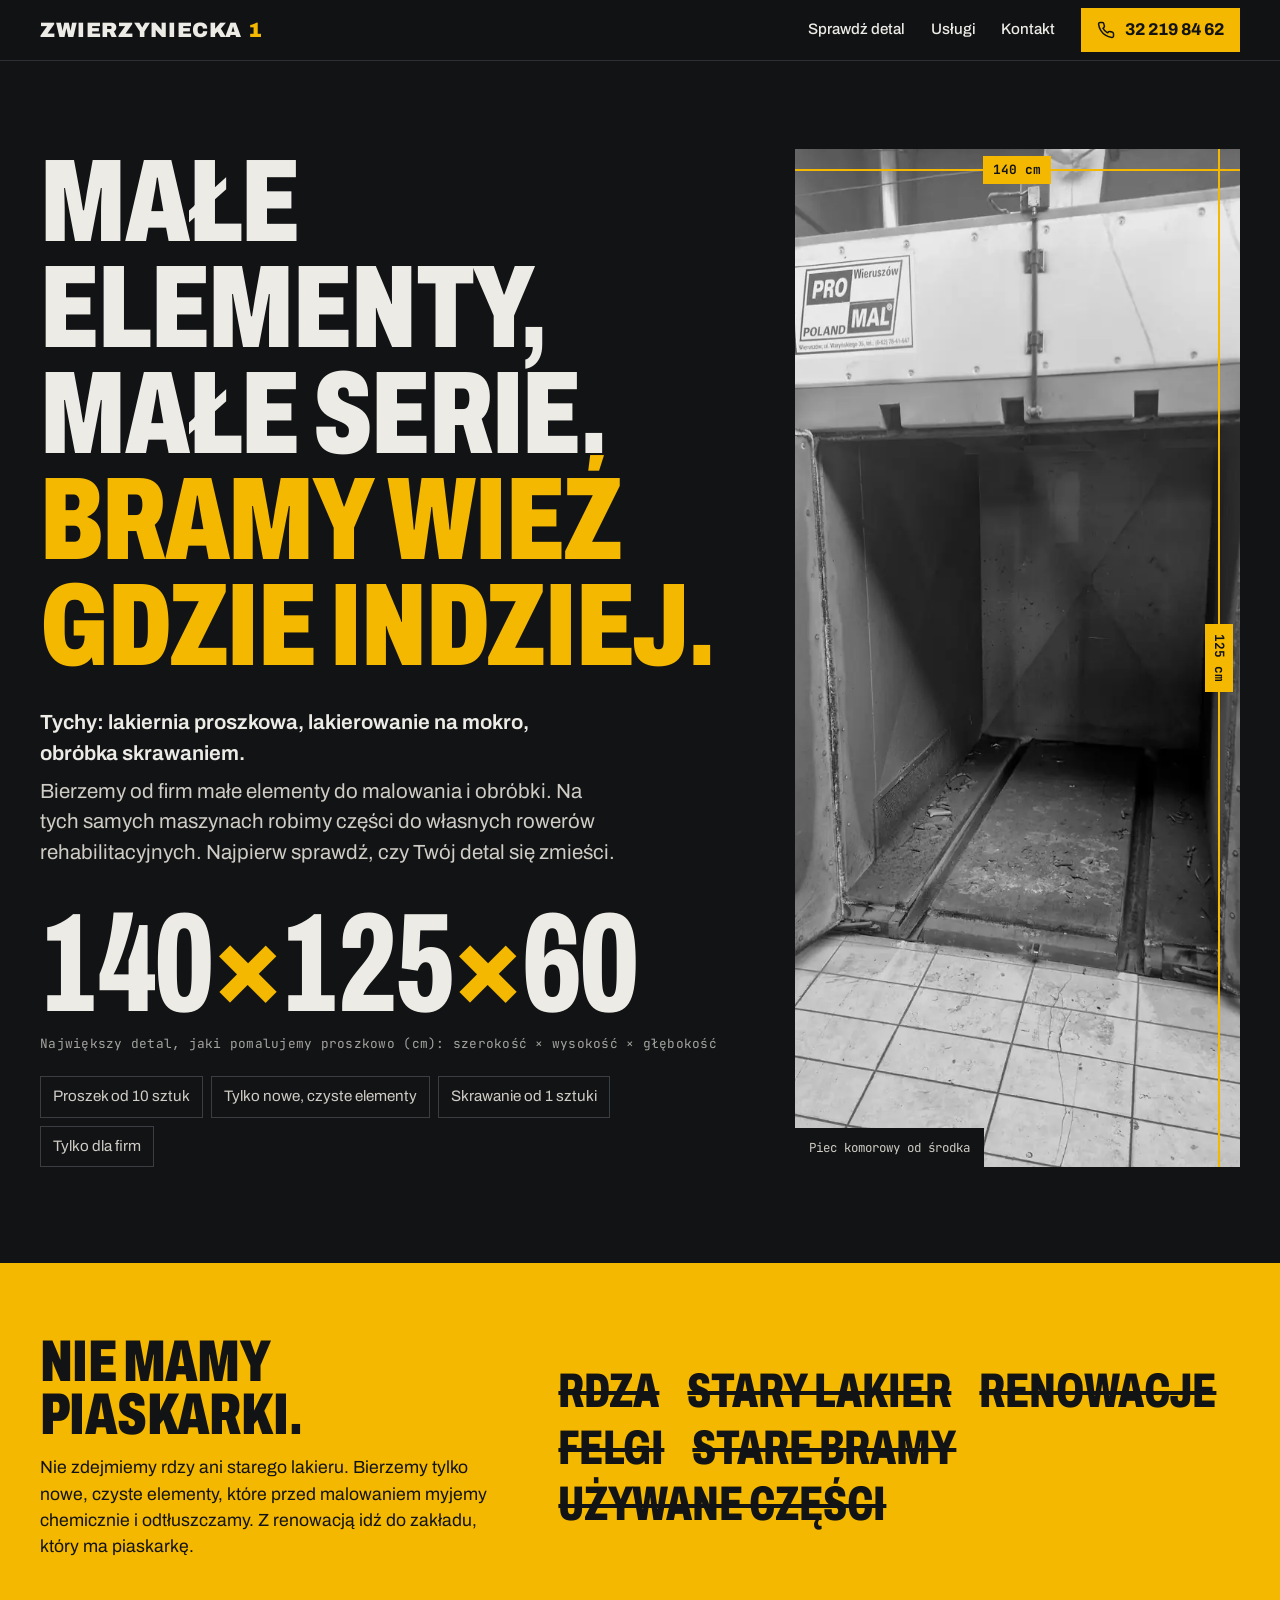
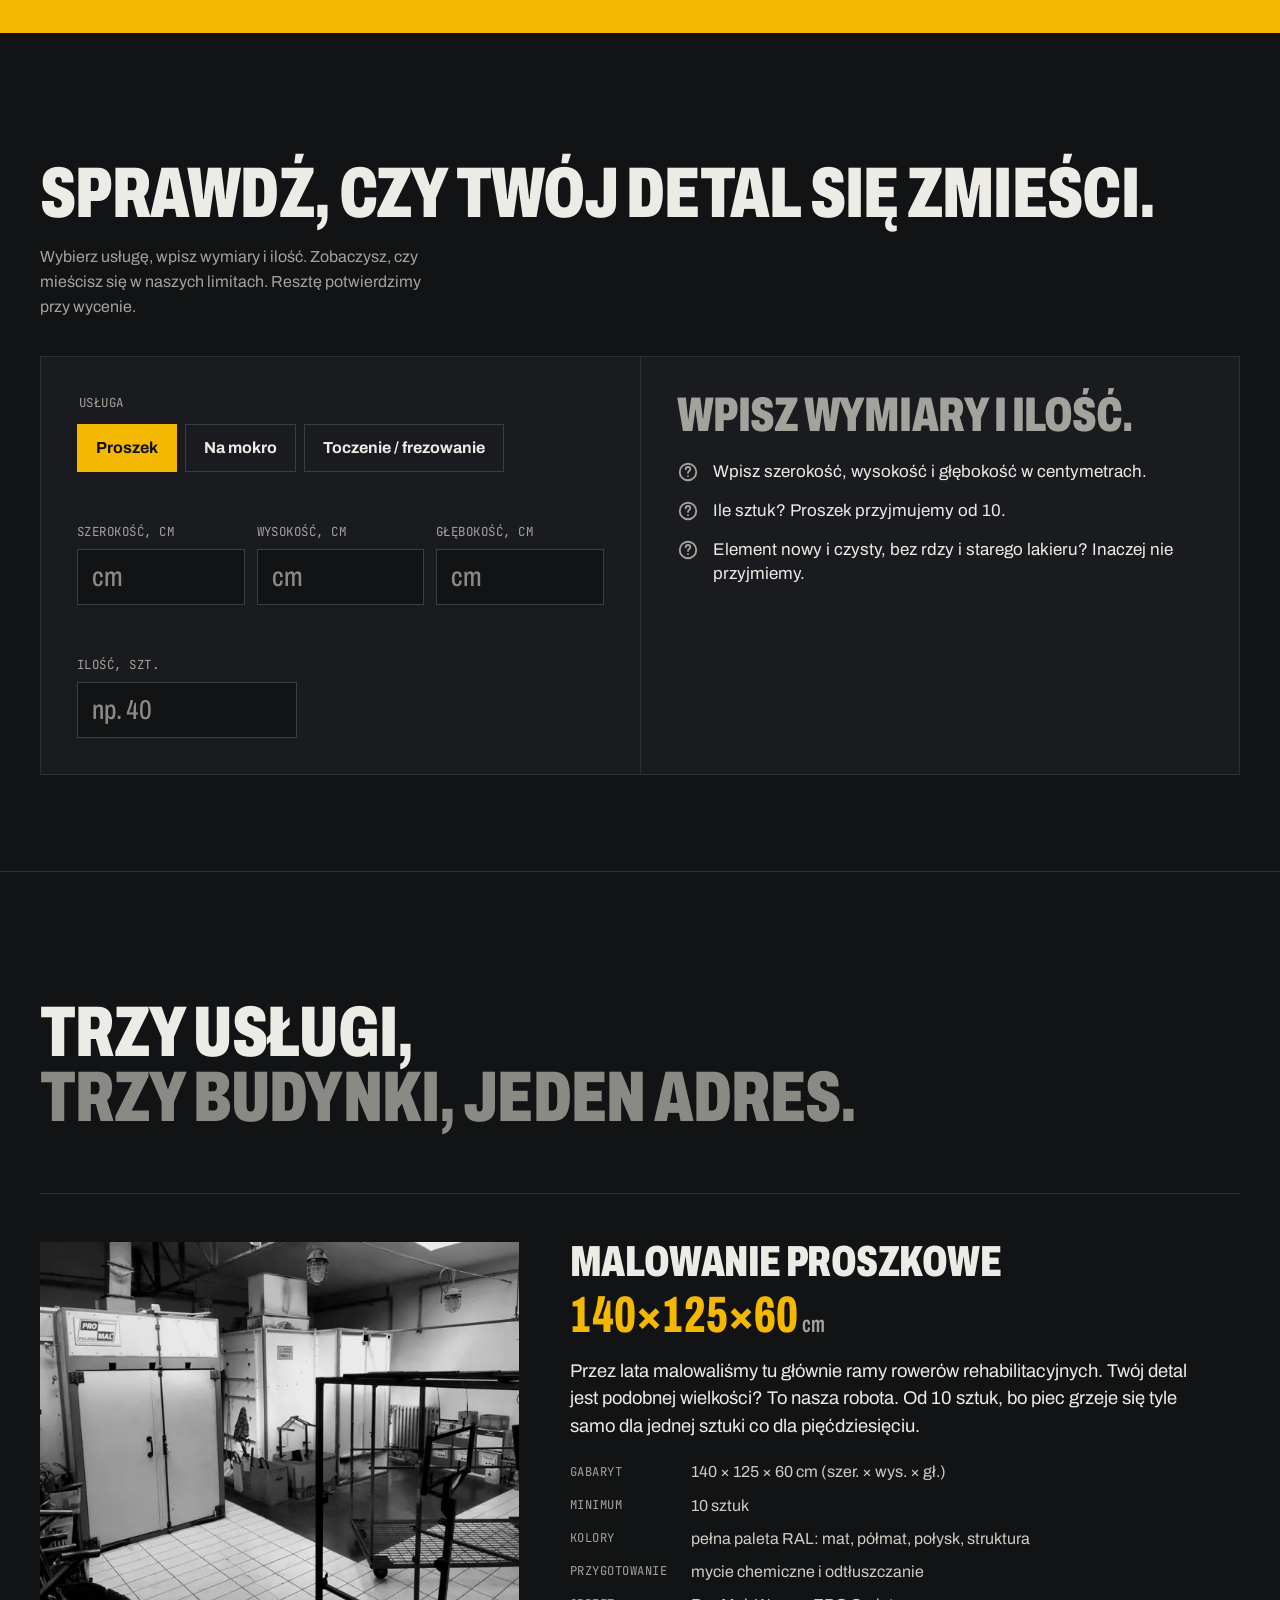
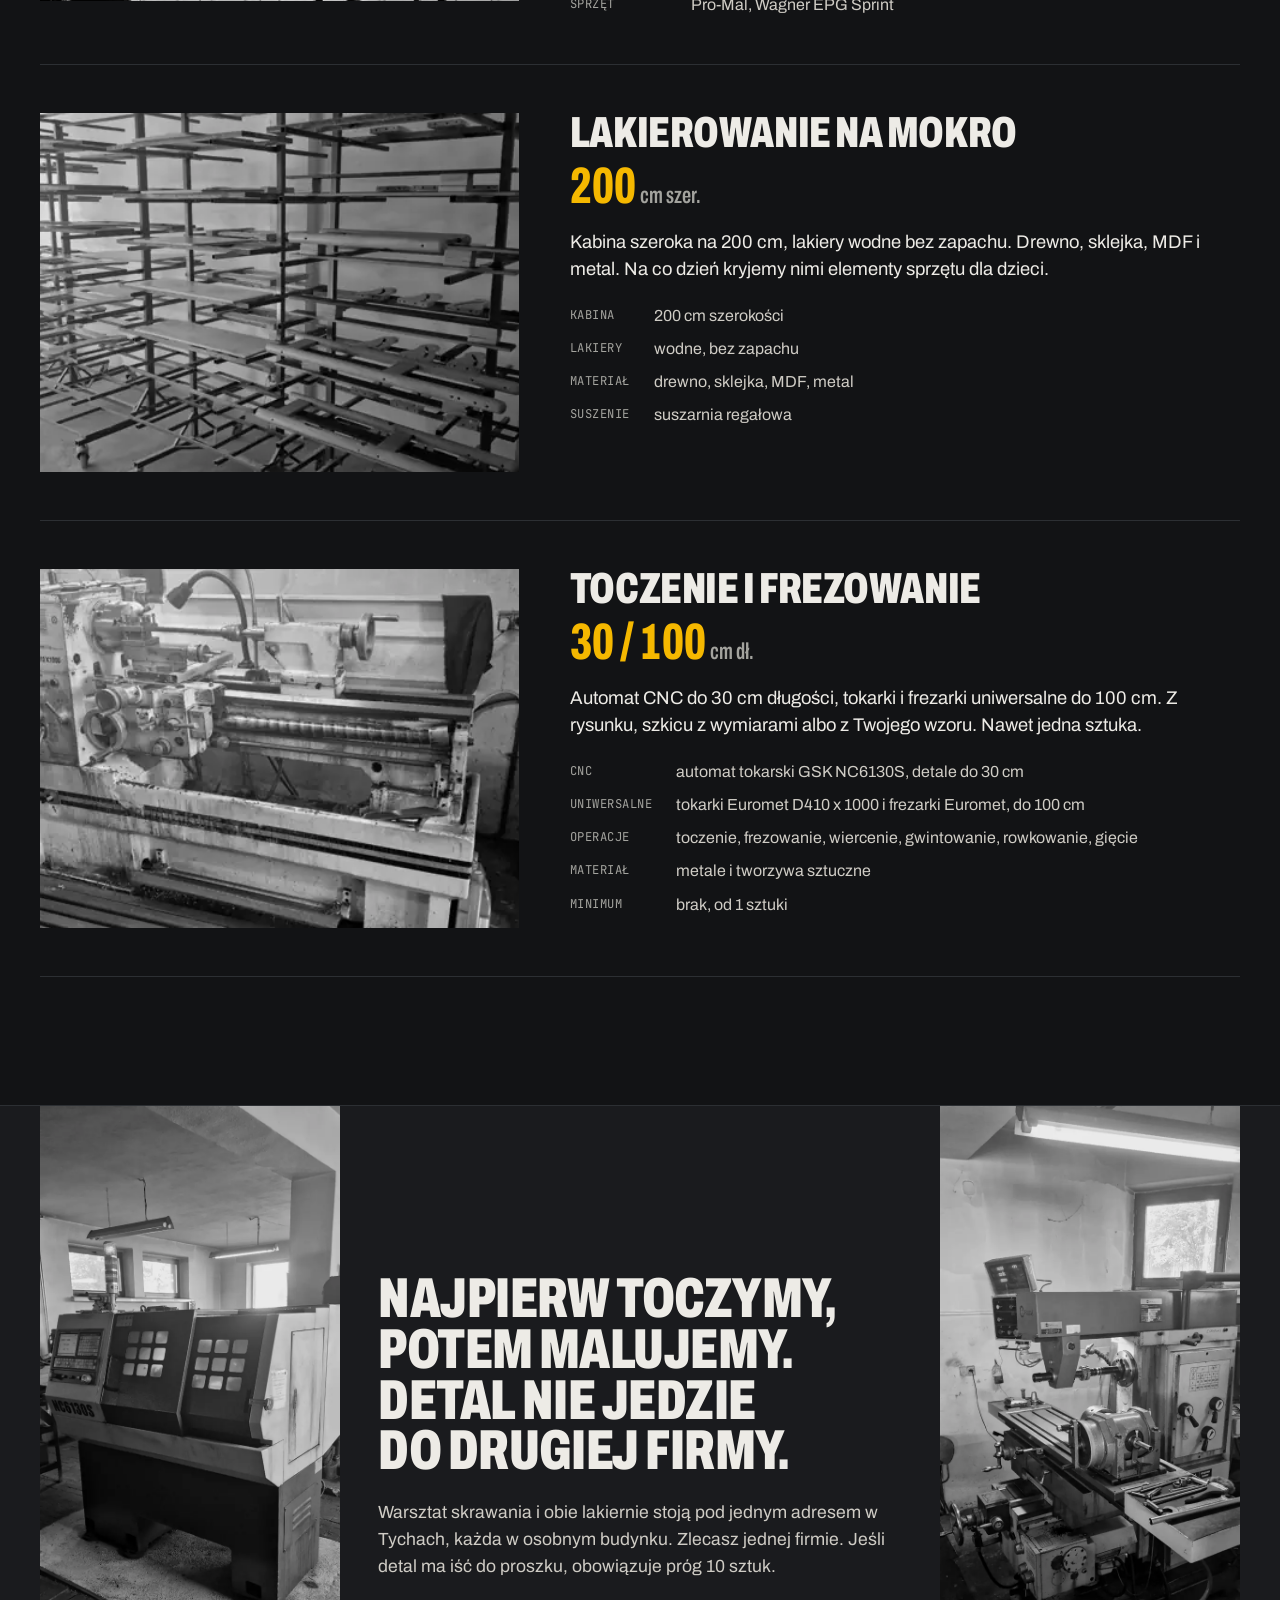
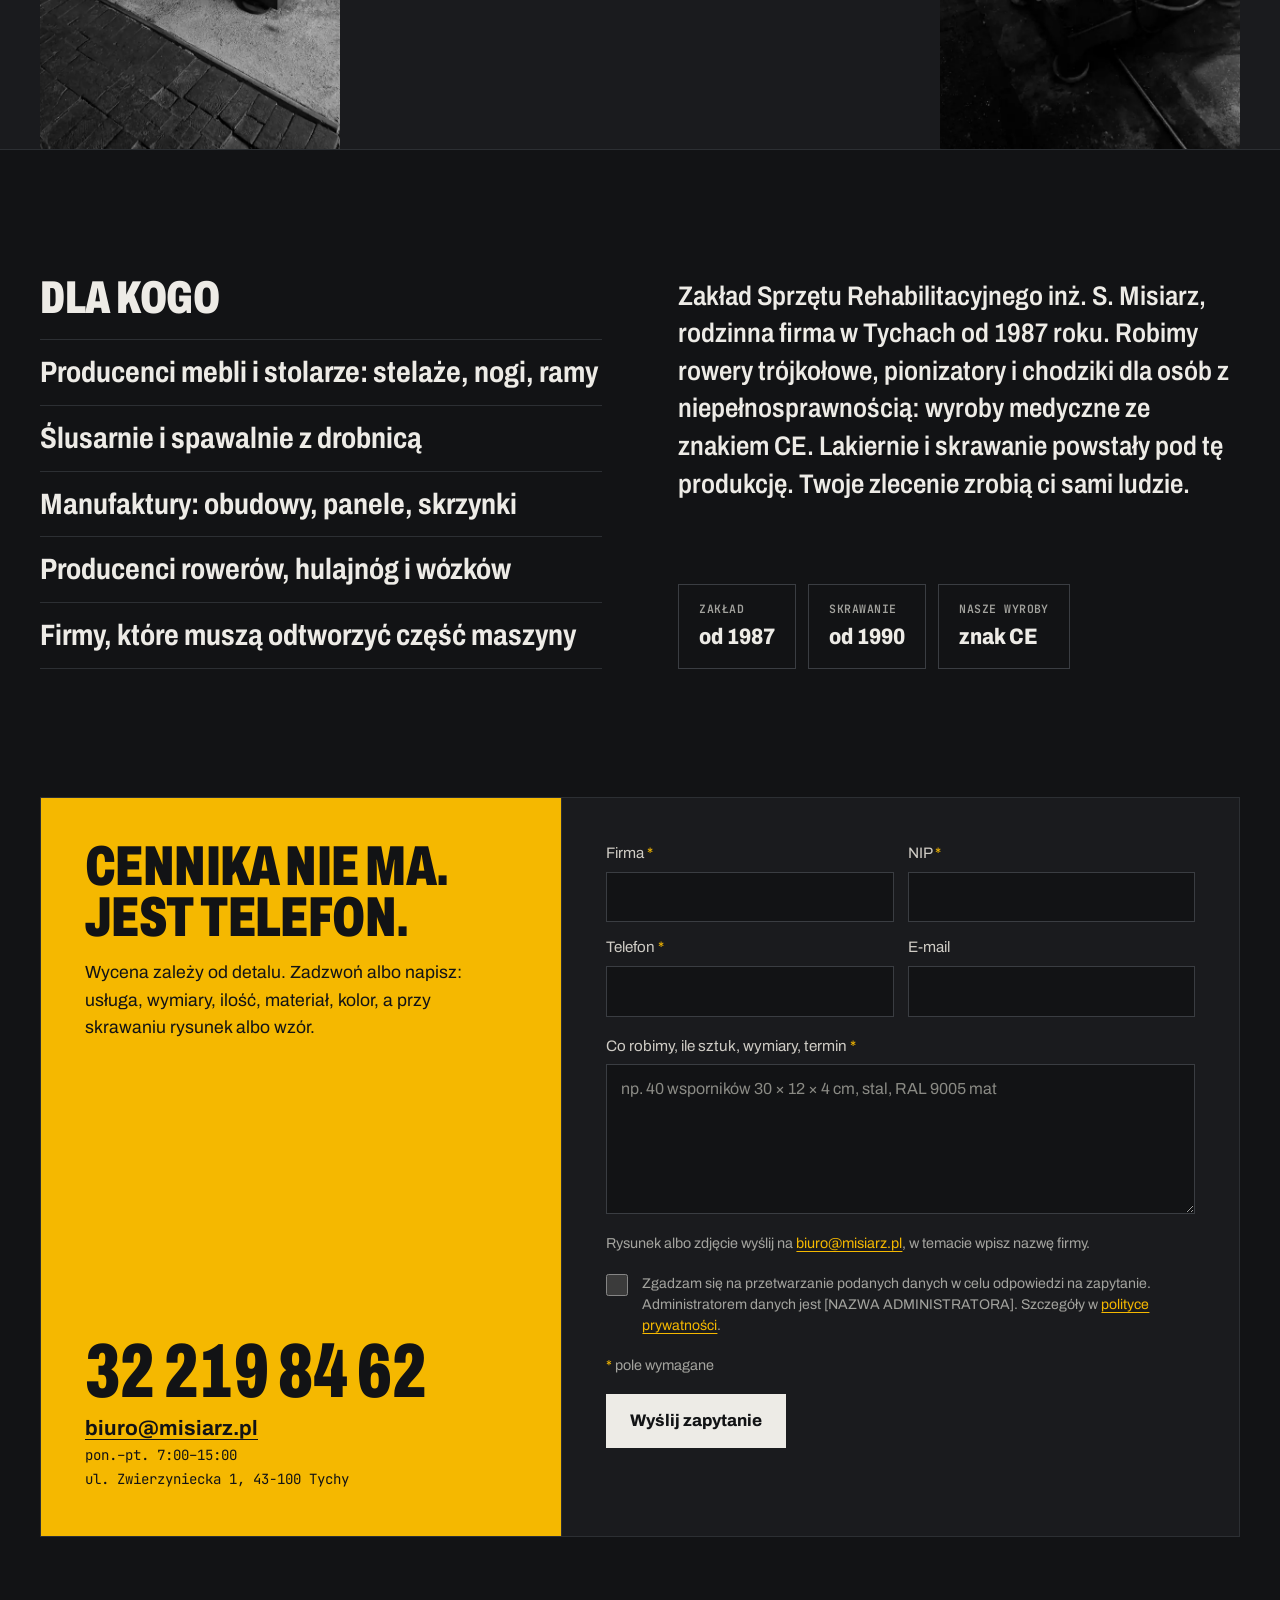
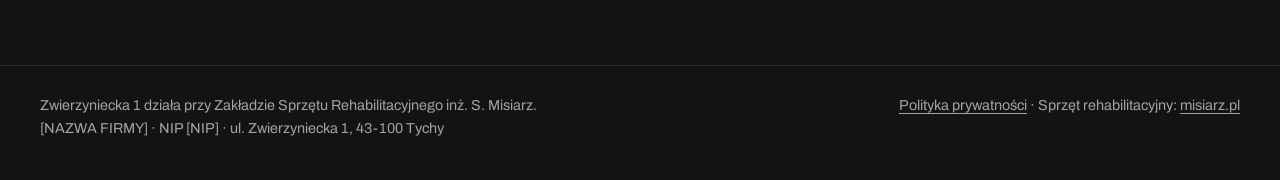
==== index.html @ 004bca1e "Strona zwierzyniecka1.pl: lakiernia proszkowa, na mokro i obróbka skrawaniem w Tychach Statyczny HTM" ====
<!doctype html>
<html lang="pl">
<head>
<meta charset="utf-8">
<meta name="viewport" content="width=device-width, initial-scale=1">
<title>Lakiernia proszkowa i obróbka skrawaniem Tychy | Zwierzyniecka 1</title>
<meta name="description" content="Malowanie proszkowe do 140 × 125 × 60 cm od 10 sztuk, lakierowanie na mokro i toczenie od 1 sztuki. Małe elementy i małe serie dla firm. Tychy, ul. Zwierzyniecka 1.">
<link rel="canonical" href="https://zwierzyniecka1.pl/">
<meta name="theme-color" content="#121315">
<meta name="format-detection" content="telephone=no">

<meta property="og:type" content="website">
<meta property="og:locale" content="pl_PL">
<meta property="og:site_name" content="Zwierzyniecka 1">
<meta property="og:title" content="Zwierzyniecka 1 · lakiernia i skrawanie, Tychy">
<meta property="og:description" content="Małe elementy, małe serie. Malowanie proszkowe, lakierowanie na mokro, toczenie i frezowanie. Tylko dla firm.">
<meta property="og:url" content="https://zwierzyniecka1.pl/">
<meta property="og:image" content="https://zwierzyniecka1.pl/img/og.jpg">
<meta property="og:image:width" content="1200">
<meta property="og:image:height" content="630">
<meta name="twitter:card" content="summary_large_image">

<link rel="icon" href="favicon.svg" type="image/svg+xml">
<link rel="icon" href="favicon-32.png" sizes="32x32" type="image/png">
<link rel="apple-touch-icon" href="apple-touch-icon.png">

<link rel="preload" href="fonts/archivo-latin.woff2" as="font" type="font/woff2" crossorigin>
<link rel="preload" href="img/piec-640.webp" as="image" type="image/webp" imagesrcset="img/piec-640.webp 640w, img/piec-1280.webp 1280w" imagesizes="(max-width: 900px) 100vw, 38vw">
<link rel="stylesheet" href="css/style.css">

<script type="application/ld+json">
{
  "@context": "https://schema.org",
  "@type": "LocalBusiness",
  "@id": "https://zwierzyniecka1.pl/#firma",
  "name": "Zwierzyniecka 1",
  "description": "Lakiernia proszkowa, lakierowanie na mokro i obróbka skrawaniem dla firm. Małe elementy i małe serie.",
  "url": "https://zwierzyniecka1.pl/",
  "image": "https://zwierzyniecka1.pl/img/og.jpg",
  "telephone": "+48 32 219 84 62",
  "email": "biuro@misiarz.pl",
  "address": {
    "@type": "PostalAddress",
    "streetAddress": "ul. Zwierzyniecka 1",
    "postalCode": "43-100",
    "addressLocality": "Tychy",
    "addressCountry": "PL"
  },
  "openingHoursSpecification": [{
    "@type": "OpeningHoursSpecification",
    "dayOfWeek": ["Monday", "Tuesday", "Wednesday", "Thursday", "Friday"],
    "opens": "07:00",
    "closes": "15:00"
  }],
  "parentOrganization": {
    "@type": "Organization",
    "name": "Zakład Sprzętu Rehabilitacyjnego inż. S. Misiarz",
    "url": "https://www.misiarz.pl/"
  },
  "hasOfferCatalog": {
    "@type": "OfferCatalog",
    "name": "Usługi",
    "itemListElement": [
      {"@type": "Offer", "itemOffered": {"@type": "Service", "name": "Malowanie proszkowe", "description": "Elementy do 140 × 125 × 60 cm, od 10 sztuk, pełna paleta RAL."}},
      {"@type": "Offer", "itemOffered": {"@type": "Service", "name": "Lakierowanie na mokro", "description": "Kabina 200 cm szerokości, lakiery wodne. Drewno, sklejka, MDF, metal."}},
      {"@type": "Offer", "itemOffered": {"@type": "Service", "name": "Obróbka skrawaniem", "description": "Toczenie i frezowanie do 100 cm długości, CNC do 30 cm, od 1 sztuki."}}
    ]
  }
}
</script>
</head>
<body>
<a class="skip" href="#main">Przejdź do treści</a>

<header class="bar">
  <div class="wrap bar__in">
    <a class="logo" href="#main" aria-label="Zwierzyniecka 1, początek strony">ZWIERZYNIECKA<b>1</b></a>
    <nav class="nav" aria-label="Menu">
      <a class="nav__link" href="#sprawdz">Sprawdź detal</a>
      <a class="nav__link" href="#uslugi">Usługi</a>
      <a class="nav__link" href="#kontakt">Kontakt</a>
      <a class="call" href="tel:+48322198462"><svg viewBox="0 0 24 24" fill="none" stroke="currentColor" stroke-width="2" stroke-linecap="round" stroke-linejoin="round" aria-hidden="true"><path d="M22 16.9v3a2 2 0 0 1-2.2 2 19.8 19.8 0 0 1-8.6-3.1 19.5 19.5 0 0 1-6-6A19.8 19.8 0 0 1 2.1 4.2 2 2 0 0 1 4.1 2h3a2 2 0 0 1 2 1.7c.1.9.4 1.8.7 2.7a2 2 0 0 1-.5 2.1L8 9.8a16 16 0 0 0 6 6l1.3-1.3a2 2 0 0 1 2.1-.4c.9.3 1.8.6 2.7.7a2 2 0 0 1 1.7 2z"/></svg><span class="num">32 219 84 62</span></a>
    </nav>
  </div>
</header>

<main id="main">

<section class="hero" aria-labelledby="hero-h">
  <div class="wrap hero__grid">
    <div class="hero__copy">
      <div>
        <h1 id="hero-h" class="display">Małe elementy, małe serie. <span>Bramy wieź gdzie indziej.</span></h1>
        <p class="lead"><strong>Tychy: lakiernia proszkowa, lakierowanie na mokro, obróbka skrawaniem.</strong>Bierzemy od firm małe elementy do malowania i obróbki. Na tych samych maszynach robimy części do własnych rowerów rehabilitacyjnych. Najpierw sprawdź, czy Twój detal się zmieści.</p>
      </div>
      <div class="size">
        <p class="size__num num" aria-label="140 na 125 na 60 centymetrów">140<i>×</i>125<i>×</i>60</p>
        <p class="size__cap">Największy detal, jaki pomalujemy proszkowo (cm): szerokość × wysokość × głębokość</p>
        <ul class="tags">
          <li>Proszek od 10 sztuk</li>
          <li>Tylko nowe, czyste elementy</li>
          <li>Skrawanie od 1 sztuki</li>
          <li>Tylko dla firm</li>
        </ul>
      </div>
    </div>
    <figure class="oven">
      <img src="img/piec-640.webp" srcset="img/piec-640.webp 640w, img/piec-1280.webp 1280w" sizes="(max-width: 900px) 100vw, 38vw" width="640" height="1370" alt="Wnętrze pieca komorowego do malowania proszkowego" fetchpriority="high" decoding="async">
      <span class="oven__w" aria-hidden="true"></span>
      <span class="oven__tag oven__tag--w" aria-hidden="true">140 cm</span>
      <span class="oven__h" aria-hidden="true"></span>
      <span class="oven__tag oven__tag--h" aria-hidden="true">125 cm</span>
      <figcaption>Piec komorowy od środka</figcaption>
    </figure>
  </div>
</section>

<section class="no" aria-labelledby="no-h">
  <div class="wrap no__in">
    <div>
      <h2 id="no-h" class="display">Nie mamy piaskarki.</h2>
      <p>Nie zdejmiemy rdzy ani starego lakieru. Bierzemy tylko nowe, czyste elementy, które przed malowaniem myjemy chemicznie i odtłuszczamy. Z renowacją idź do zakładu, który ma piaskarkę.</p>
    </div>
    <ul aria-label="Czego nie przyjmujemy">
      <li>rdza</li>
      <li>stary lakier</li>
      <li>renowacje</li>
      <li>felgi</li>
      <li>stare bramy</li>
      <li>używane części</li>
    </ul>
  </div>
</section>

<section class="check" id="sprawdz" aria-labelledby="check-h">
  <div class="wrap">
    <div class="check__head">
      <h2 id="check-h" class="display">Sprawdź, czy Twój detal się zmieści.</h2>
      <p class="check__intro">Wybierz usługę, wpisz wymiary i ilość. Zobaczysz, czy mieścisz się w naszych limitach. Resztę potwierdzimy przy wycenie.</p>
    </div>
    <div class="check__box">
      <form class="check__form" id="checker" novalidate>
        <fieldset>
          <legend>Usługa</legend>
          <div class="modes">
            <button type="button" class="mode" data-mode="proszek" aria-pressed="true">Proszek</button>
            <button type="button" class="mode" data-mode="mokro" aria-pressed="false">Na mokro</button>
            <button type="button" class="mode" data-mode="toczenie" aria-pressed="false">Toczenie / frezowanie</button>
          </div>
        </fieldset>
        <div class="dims">
          <label class="field"><span class="lbl" id="lab-a">Szerokość, cm</span><input class="inp" id="in-a" type="text" inputmode="decimal" autocomplete="off" placeholder="cm"></label>
          <label class="field"><span class="lbl" id="lab-b">Wysokość, cm</span><input class="inp" id="in-b" type="text" inputmode="decimal" autocomplete="off" placeholder="cm"></label>
          <label class="field"><span class="lbl" id="lab-c">Głębokość, cm</span><input class="inp" id="in-c" type="text" inputmode="decimal" autocomplete="off" placeholder="cm"></label>
        </div>
        <label class="field field--qty"><span class="lbl">Ilość, szt.</span><input class="inp" id="in-q" type="text" inputmode="numeric" autocomplete="off" placeholder="np. 40"></label>
      </form>
      <div class="check__out" aria-live="polite">
        <p class="verdict display" id="verdict" data-state="empty">Wpisz wymiary i ilość.</p>
        <ul class="notes" id="notes"></ul>
        <a class="btn check__cta" id="check-cta" href="#kontakt" hidden>Wyślij zapytanie z tymi wymiarami</a>
      </div>
    </div>
  </div>
</section>

<section class="services" id="uslugi" aria-labelledby="svc-h">
  <div class="wrap">
    <h2 id="svc-h" class="display section-title">Trzy usługi, <span>trzy budynki, jeden adres.</span></h2>

    <article class="svc">
      <img class="svc__img" src="img/hala-640.webp" srcset="img/hala-640.webp 640w, img/hala-1280.webp 1280w" sizes="(max-width: 860px) 100vw, 40vw" width="640" height="480" loading="lazy" decoding="async" alt="Lakiernia proszkowa: piec i kabina proszkowa">
      <div class="svc__body">
        <div class="svc__top">
          <h3 class="display">Malowanie proszkowe</h3>
          <p class="svc__fig num">140×125×60<small>cm</small></p>
        </div>
        <p class="svc__lead">Przez lata malowaliśmy tu głównie ramy rowerów rehabilitacyjnych. Twój detal jest podobnej wielkości? To nasza robota. Od 10 sztuk, bo piec grzeje się tyle samo dla jednej sztuki co dla pięćdziesięciu.</p>
        <dl class="specs">
          <dt>Gabaryt</dt><dd>140 × 125 × 60 cm (szer. × wys. × gł.)</dd>
          <dt>Minimum</dt><dd>10 sztuk</dd>
          <dt>Kolory</dt><dd>pełna paleta RAL: mat, półmat, połysk, struktura</dd>
          <dt>Przygotowanie</dt><dd>mycie chemiczne i odtłuszczanie</dd>
          <dt>Sprzęt</dt><dd>Pro-Mal, Wagner EPG Sprint</dd>
        </dl>
      </div>
    </article>

    <article class="svc">
      <img class="svc__img" src="img/suszarnia-640.webp" srcset="img/suszarnia-640.webp 640w, img/suszarnia-1280.webp 1280w" sizes="(max-width: 860px) 100vw, 40vw" width="640" height="299" loading="lazy" decoding="async" alt="Suszarnia regałowa z lakierowanymi elementami ze sklejki">
      <div class="svc__body">
        <div class="svc__top">
          <h3 class="display">Lakierowanie na mokro</h3>
          <p class="svc__fig num">200<small>cm szer.</small></p>
        </div>
        <p class="svc__lead">Kabina szeroka na 200 cm, lakiery wodne bez zapachu. Drewno, sklejka, MDF i metal. Na co dzień kryjemy nimi elementy sprzętu dla dzieci.</p>
        <dl class="specs">
          <dt>Kabina</dt><dd>200 cm szerokości</dd>
          <dt>Lakiery</dt><dd>wodne, bez zapachu</dd>
          <dt>Materiał</dt><dd>drewno, sklejka, MDF, metal</dd>
          <dt>Suszenie</dt><dd>suszarnia regałowa</dd>
        </dl>
      </div>
    </article>

    <article class="svc">
      <img class="svc__img" src="img/tokarka-640.webp" srcset="img/tokarka-640.webp 640w, img/tokarka-1280.webp 1280w" sizes="(max-width: 860px) 100vw, 40vw" width="640" height="299" loading="lazy" decoding="async" alt="Tokarka uniwersalna Euromet D410 x 1000">
      <div class="svc__body">
        <div class="svc__top">
          <h3 class="display">Toczenie i frezowanie</h3>
          <p class="svc__fig num">30 / 100<small>cm dł.</small></p>
        </div>
        <p class="svc__lead">Automat CNC do 30 cm długości, tokarki i frezarki uniwersalne do 100 cm. Z rysunku, szkicu z wymiarami albo z Twojego wzoru. Nawet jedna sztuka.</p>
        <dl class="specs">
          <dt>CNC</dt><dd>automat tokarski GSK NC6130S, detale do 30 cm</dd>
          <dt>Uniwersalne</dt><dd>tokarki Euromet D410 x 1000 i frezarki Euromet, do 100 cm</dd>
          <dt>Operacje</dt><dd>toczenie, frezowanie, wiercenie, gwintowanie, rowkowanie, gięcie</dd>
          <dt>Materiał</dt><dd>metale i tworzywa sztuczne</dd>
          <dt>Minimum</dt><dd>brak, od 1 sztuki</dd>
        </dl>
      </div>
    </article>
  </div>
</section>

<section class="addr" aria-labelledby="addr-h">
  <div class="wrap addr__in">
    <img src="img/cnc-640.webp" srcset="img/cnc-640.webp 640w, img/cnc-1280.webp 1280w" sizes="(max-width: 900px) 50vw, 25vw" width="640" height="1370" loading="lazy" decoding="async" alt="Automat tokarski CNC GSK NC6130S">
    <div class="addr__txt">
      <h2 id="addr-h" class="display">Najpierw toczymy, potem malujemy. Detal nie jedzie do drugiej firmy.</h2>
      <p>Warsztat skrawania i obie lakiernie stoją pod jednym adresem w Tychach, każda w osobnym budynku. Zlecasz jednej firmie. Jeśli detal ma iść do proszku, obowiązuje próg 10 sztuk.</p>
    </div>
    <img src="img/frezarka-640.webp" srcset="img/frezarka-640.webp 640w, img/frezarka-1280.webp 1280w" sizes="(max-width: 900px) 50vw, 25vw" width="640" height="1370" loading="lazy" decoding="async" alt="Frezarka uniwersalna Euromet">
  </div>
</section>

<div class="wrap who">
  <section aria-labelledby="who-h">
    <h2 id="who-h" class="display">Dla kogo</h2>
    <ul>
      <li>Producenci mebli i stolarze: stelaże, nogi, ramy</li>
      <li>Ślusarnie i spawalnie z drobnicą</li>
      <li>Manufaktury: obudowy, panele, skrzynki</li>
      <li>Producenci rowerów, hulajnóg i wózków</li>
      <li>Firmy, które muszą odtworzyć część maszyny</li>
    </ul>
  </section>
  <section class="story" aria-label="O zakładzie">
    <p>Zakład Sprzętu Rehabilitacyjnego inż. S. Misiarz, rodzinna firma w Tychach od 1987 roku. Robimy rowery trójkołowe, pionizatory i chodziki dla osób z niepełnosprawnością: wyroby medyczne ze znakiem CE. Lakiernie i skrawanie powstały pod tę produkcję. Twoje zlecenie zrobią ci sami ludzie.</p>
    <div class="facts">
      <p class="fact"><span>Zakład</span><b class="num">od 1987</b></p>
      <p class="fact"><span>Skrawanie</span><b class="num">od 1990</b></p>
      <p class="fact"><span>Nasze wyroby</span><b>znak CE</b></p>
    </div>
  </section>
</div>

<section class="contact" id="kontakt" aria-labelledby="contact-h">
  <div class="wrap">
    <div class="contact__box">
      <div class="contact__call">
        <div>
          <h2 id="contact-h" class="display">Cennika nie ma.<br>Jest telefon.</h2>
          <p>Wycena zależy od detalu. Zadzwoń albo napisz: usługa, wymiary, ilość, materiał, kolor, a przy skrawaniu rysunek albo wzór.</p>
        </div>
        <div>
          <a class="bigtel num" href="tel:+48322198462">32 219 84 62</a>
          <p><a class="contact__mail" href="mailto:biuro@misiarz.pl">biuro@misiarz.pl</a></p>
          <address class="contact__meta">pon.–pt. 7:00–15:00<br>ul. Zwierzyniecka 1, 43-100 Tychy</address>
        </div>
      </div>

      <form class="form" id="inquiry" action="https://formspree.io/f/TWOJ_ID" method="post">
        <div class="form__grid">
          <label class="ff"><span>Firma <em aria-hidden="true">*</em></span><input name="firma" required autocomplete="organization"></label>
          <label class="ff"><span>NIP <em aria-hidden="true">*</em></span><input name="nip" required inputmode="numeric" pattern="[0-9 \-]{10,13}" title="10 cyfr NIP"></label>
          <label class="ff"><span>Telefon <em aria-hidden="true">*</em></span><input name="telefon" type="tel" required autocomplete="tel"></label>
          <label class="ff"><span>E-mail</span><input name="email" type="email" autocomplete="email"></label>
        </div>
        <label class="ff"><span>Co robimy, ile sztuk, wymiary, termin <em aria-hidden="true">*</em></span><textarea name="opis" id="opis" required rows="5" placeholder="np. 40 wsporników 30 × 12 × 4 cm, stal, RAL 9005 mat"></textarea></label>
        <p class="form__note">Rysunek albo zdjęcie wyślij na <a href="mailto:biuro@misiarz.pl">biuro@misiarz.pl</a>, w temacie wpisz nazwę firmy.</p>
        <label class="consent"><input type="checkbox" name="zgoda_rodo" required><span>Zgadzam się na przetwarzanie podanych danych w celu odpowiedzi na zapytanie. Administratorem danych jest [NAZWA ADMINISTRATORA]. Szczegóły w <a href="polityka-prywatnosci.html">polityce prywatności</a>.</span></label>
        <input type="hidden" name="_subject" value="Zapytanie ze strony zwierzyniecka1.pl">
        <p class="form__note"><em style="color:var(--accent);font-style:normal">*</em> pole wymagane</p>
        <button class="btn btn--light" type="submit">Wyślij zapytanie</button>
        <p class="form__status" id="form-status" role="status"></p>
      </form>
    </div>
  </div>
</section>

</main>

<footer class="foot">
  <div class="wrap foot__in">
    <p>Zwierzyniecka 1 działa przy Zakładzie Sprzętu Rehabilitacyjnego inż. S. Misiarz.<br>[NAZWA FIRMY] · NIP [NIP] · ul. Zwierzyniecka 1, 43-100 Tychy</p>
    <p><a href="polityka-prywatnosci.html">Polityka prywatności</a> · Sprzęt rehabilitacyjny: <a href="https://www.misiarz.pl">misiarz.pl</a></p>
  </div>
</footer>

<script src="js/app.js" defer></script>
</body>
</html>
---- css/style.css ----
/* Zwierzyniecka 1 · arkusz stylów
   Kolory i fonty zmieniasz w jednym miejscu: sekcja :root poniżej. */

@font-face {
  font-family: "Archivo";
  src: url("../fonts/archivo-latin.woff2") format("woff2");
  font-weight: 100 900;
  font-stretch: 62% 125%;
  font-display: swap;
  unicode-range: U+0020-007E, U+00A0-00FF, U+2013-2014, U+2018-201E, U+2022, U+2026, U+2192;
}
@font-face {
  font-family: "Archivo";
  src: url("../fonts/archivo-pl.woff2") format("woff2");
  font-weight: 100 900;
  font-stretch: 62% 125%;
  font-display: swap;
  unicode-range: U+0104-0107, U+0118-0119, U+0141-0144, U+015A-015B, U+0179-017C;
}
@font-face {
  font-family: "JetBrains Mono";
  src: url("../fonts/jbmono-latin.woff2") format("woff2");
  font-weight: 100 800;
  font-display: swap;
  unicode-range: U+0020-007E, U+00A0-00FF, U+2013-2014, U+2018-201E, U+2022, U+2026, U+2192;
}
@font-face {
  font-family: "JetBrains Mono";
  src: url("../fonts/jbmono-pl.woff2") format("woff2");
  font-weight: 100 800;
  font-display: swap;
  unicode-range: U+0104-0107, U+0118-0119, U+0141-0144, U+015A-015B, U+0179-017C;
}

:root {
  --bg: #121315;
  --panel: #1a1b1e;
  --line: #2c2f33;
  --line-strong: #3a3d42;
  --text: #edebe6;
  --text-2: #cfccc5;
  --muted: #a3a39e;
  --dim: #8a8a84;
  --accent: #f5b800;
  --accent-hover: #ffd24d;
  --on-accent: #121315;
  --bad: #ff7a6b;

  --sans: "Archivo", "Arial Narrow", system-ui, sans-serif;
  --mono: "JetBrains Mono", ui-monospace, "SFMono-Regular", Menlo, monospace;

  --wrap: 1360px;
  --gutter: clamp(16px, 4vw, 40px);
  --section: clamp(64px, 10vw, 128px);
  --header-h: 60px;

  color-scheme: dark;
}

*, *::before, *::after { box-sizing: border-box; }

html {
  scroll-behavior: smooth;
  scroll-padding-top: calc(var(--header-h) + 16px);
  -webkit-text-size-adjust: 100%;
  scrollbar-color: var(--line-strong) var(--bg);
}

body {
  margin: 0;
  background: var(--bg);
  color: var(--text);
  font-family: var(--sans);
  font-size: 1.0625rem;
  line-height: 1.55;
  caret-color: var(--accent);
  -webkit-font-smoothing: antialiased;
  text-rendering: optimizeLegibility;
}

::selection { background: var(--accent); color: var(--on-accent); }

img { display: block; max-width: 100%; height: auto; }

a { color: var(--accent); text-underline-offset: .2em; text-decoration-thickness: 1px; }
a:hover { color: var(--accent-hover); }

:focus-visible { outline: 2px solid var(--accent); outline-offset: 3px; }

h1, h2, h3 { margin: 0; text-wrap: balance; }
p { margin: 0; text-wrap: pretty; }

.wrap { max-width: var(--wrap); margin-inline: auto; padding-inline: var(--gutter); }

.display {
  font-stretch: 68%;
  font-weight: 850;
  line-height: .9;
  letter-spacing: -.01em;
  text-transform: uppercase;
}

.num { font-variant-numeric: tabular-nums lining-nums; }

.skip {
  position: absolute; left: 12px; top: -60px; z-index: 50;
  background: var(--accent); color: var(--on-accent);
  padding: 12px 16px; font-weight: 700; text-decoration: none;
}
.skip:focus { top: 12px; }

/* ---------- Pasek ---------- */
.bar {
  position: sticky; top: 0; z-index: 20;
  background: rgb(18 19 21 / .94);
  border-bottom: 1px solid var(--line);
}
@supports (backdrop-filter: blur(8px)) {
  .bar { background: rgb(18 19 21 / .82); backdrop-filter: blur(10px) saturate(1.2); }
}
.bar__in {
  min-height: var(--header-h);
  display: flex; align-items: center; justify-content: space-between; gap: 16px;
}
.logo {
  color: var(--text); text-decoration: none;
  font-weight: 900; font-size: 1.3rem; letter-spacing: .03em;
  display: inline-flex; align-items: baseline; gap: .3em;
  min-height: 44px; align-items: center;
}
.logo b { color: var(--accent); font-weight: 900; }
.logo:hover { color: var(--text); }
.nav { display: flex; align-items: center; gap: clamp(12px, 2vw, 28px); }
.nav__link {
  color: var(--text); text-decoration: none; font-size: .95rem; font-weight: 500;
  min-height: 44px; display: inline-flex; align-items: center;
}
.nav__link:hover { color: var(--accent); }
.call {
  display: inline-flex; align-items: center; gap: 10px;
  min-height: 44px; padding: 0 16px;
  background: var(--accent); color: var(--on-accent);
  font-weight: 750; text-decoration: none; white-space: nowrap;
}
.call:hover { background: var(--accent-hover); color: var(--on-accent); }
.call svg { width: 18px; height: 18px; flex: none; }
@media (max-width: 760px) {
  .nav__link { display: none; }
  .logo { font-size: 1.1rem; }
}

/* ---------- Hero ---------- */
.hero { padding-block: clamp(40px, 7vw, 88px) clamp(56px, 8vw, 96px); }
.hero__grid {
  display: grid; gap: clamp(32px, 5vw, 64px);
  grid-template-columns: minmax(0, 1.55fr) minmax(0, 1fr);
  align-items: stretch;
}
@media (max-width: 900px) { .hero__grid { grid-template-columns: minmax(0, 1fr); } }
.hero__copy { display: flex; flex-direction: column; justify-content: space-between; gap: 40px; }
.hero h1 { font-size: clamp(3.2rem, 9.2vw, 9.25rem); }
.hero h1 span { color: var(--accent); display: block; }
.lead { max-width: 36rem; font-size: clamp(1.1rem, 1.6vw, 1.3rem); line-height: 1.5; color: var(--text-2); margin-top: 28px; }
.lead strong { color: var(--text); font-weight: 650; display: block; margin-bottom: .35em; }

.size { display: flex; flex-direction: column; gap: 14px; }
.size__num {
  font-stretch: 62%; font-weight: 800;
  font-size: clamp(4rem, 11vw, 10.5rem); line-height: .8; letter-spacing: -.02em;
}
.size__num i { font-style: normal; color: var(--accent); }
.size__cap { font-family: var(--mono); font-size: .8rem; color: var(--muted); letter-spacing: .02em; }
.tags { list-style: none; margin: 8px 0 0; padding: 0; display: flex; flex-wrap: wrap; gap: 8px; }
.tags li { padding: 8px 12px; border: 1px solid var(--line-strong); font-size: .95rem; color: var(--text-2); }

.oven { position: relative; margin: 0; min-height: 440px; overflow: hidden; background: var(--panel); }
.oven img { position: absolute; inset: 0; width: 100%; height: 100%; object-fit: cover; }
@media (max-width: 900px) { .oven { min-height: 0; height: min(78vh, 640px); } }
.oven__w, .oven__h { position: absolute; pointer-events: none; }
.oven__w { left: 0; right: 0; top: 20px; border-top: 2px solid var(--accent); transform-origin: left; }
.oven__h { top: 0; bottom: 0; right: 20px; border-left: 2px solid var(--accent); transform-origin: top; }
.oven__tag {
  position: absolute; background: var(--accent); color: var(--on-accent);
  font-family: var(--mono); font-weight: 700; font-size: .8rem; padding: 4px 10px; white-space: nowrap;
}
.oven__tag--w { top: 7px; left: 50%; transform: translateX(-50%); }
.oven__tag--h { right: 7px; top: 50%; transform: translateY(-50%); writing-mode: vertical-rl; padding: 10px 4px; }
.oven figcaption {
  position: absolute; left: 0; bottom: 0; background: var(--bg);
  padding: 10px 14px; font-family: var(--mono); font-size: .78rem; color: var(--text-2);
}

/* Jeden moment ruchu: linie wymiarów rysują się przy wejściu */
@media (prefers-reduced-motion: no-preference) {
  .oven__w { animation: drawX .9s cubic-bezier(.16, 1, .3, 1) .25s both; }
  .oven__h { animation: drawY .9s cubic-bezier(.16, 1, .3, 1) .45s both; }
  .oven__tag { animation: tagIn .5s cubic-bezier(.16, 1, .3, 1) 1s both; }
}
@keyframes drawX { from { transform: scaleX(0); } }
@keyframes drawY { from { transform: scaleY(0); } }
@keyframes tagIn { from { opacity: 0; } }

/* ---------- Pas: piaskarka ---------- */
.no { background: var(--accent); color: var(--on-accent); }
.no__in {
  padding-block: clamp(48px, 7vw, 72px);
  display: grid; gap: 32px 64px; align-items: center;
  grid-template-columns: minmax(0, 1fr) minmax(0, 1.5fr);
}
@media (max-width: 860px) { .no__in { grid-template-columns: minmax(0, 1fr); } }
.no h2 { font-size: clamp(2.4rem, 4.6vw, 4rem); margin-bottom: 14px; }
.no p { font-size: 1.1rem; line-height: 1.5; max-width: 30rem; }
.no ul {
  list-style: none; margin: 0; padding: 0;
  display: flex; flex-wrap: wrap; gap: 4px 28px;
  font-stretch: 68%; font-weight: 800; text-transform: uppercase;
  font-size: clamp(2rem, 3.8vw, 3.4rem); line-height: 1.08;
}
.no li { text-decoration: line-through; text-decoration-thickness: .09em; }

/* ---------- Sprawdzarka ---------- */
.check { padding-block: var(--section) clamp(56px, 8vw, 96px); }
.check__head { display: flex; flex-wrap: wrap; justify-content: space-between; align-items: end; gap: 20px; margin-bottom: 36px; }
.check h2, .section-title { font-size: clamp(2.6rem, 5.6vw, 5.2rem); }
.check__intro { max-width: 26rem; color: var(--muted); font-size: 1rem; }
.check__box {
  display: grid; grid-template-columns: minmax(0, 1fr) minmax(0, 1fr);
  gap: 1px; background: var(--line); border: 1px solid var(--line);
}
@media (max-width: 860px) { .check__box { grid-template-columns: minmax(0, 1fr); } }
.check__form, .check__out { background: var(--panel); padding: clamp(20px, 3vw, 36px); }
.check__form { display: flex; flex-direction: column; gap: 28px; }
fieldset { border: 0; margin: 0; padding: 0; min-width: 0; }
legend, .lbl { font-family: var(--mono); font-size: .78rem; letter-spacing: .04em; color: var(--muted); text-transform: uppercase; }
legend { margin-bottom: 12px; }
.modes { display: flex; flex-wrap: wrap; gap: 8px; }
.mode {
  min-height: 48px; padding: 0 18px; cursor: pointer;
  font: 700 1rem/1 var(--sans); color: var(--text);
  background: transparent; border: 1px solid var(--line-strong);
  transition: background-color .15s, border-color .15s, color .15s;
}
.mode:hover { border-color: var(--text-2); }
.mode[aria-pressed="true"] { background: var(--accent); border-color: var(--accent); color: var(--on-accent); }
.dims { display: grid; grid-template-columns: repeat(3, minmax(0, 1fr)); gap: 12px; }
.field { display: flex; flex-direction: column; gap: 8px; }
.field .lbl { min-height: 3.3em; display: flex; align-items: flex-end; }
.field--qty { max-width: 220px; }
.inp {
  min-height: 56px; width: 100%; padding: 0 14px;
  background: var(--bg); color: var(--text); border: 1px solid var(--line-strong); border-radius: 0;
  font: 700 1.7rem/1 var(--sans); font-stretch: 75%; font-variant-numeric: tabular-nums;
  appearance: textfield; -moz-appearance: textfield;
}
.inp::-webkit-outer-spin-button, .inp::-webkit-inner-spin-button { -webkit-appearance: none; margin: 0; }
.inp::placeholder { color: var(--dim); font-weight: 500; }
.inp:focus { outline: 2px solid var(--accent); outline-offset: 2px; border-color: var(--accent); }
.check__out { display: flex; flex-direction: column; gap: 24px; }
.verdict { font-size: clamp(2.1rem, 3.8vw, 3.4rem); color: var(--muted); transition: color .2s; }
.verdict[data-state="ok"] { color: var(--accent); }
.verdict[data-state="no"] { color: var(--bad); }
.notes { list-style: none; margin: 0; padding: 0; display: flex; flex-direction: column; gap: 14px; }
.notes li { display: grid; grid-template-columns: 22px minmax(0, 1fr); gap: 14px; align-items: start; line-height: 1.45; }
.notes svg { width: 22px; height: 22px; margin-top: 1px; }
.notes .k-ok { color: var(--accent); }
.notes .k-no { color: var(--bad); }
.notes .k-maybe { color: var(--muted); }
.btn {
  display: inline-flex; align-items: center; justify-content: center; gap: 10px;
  min-height: 54px; padding: 0 24px; border: 0; cursor: pointer;
  background: var(--accent); color: var(--on-accent);
  font: 750 1.05rem/1 var(--sans); text-decoration: none;
}
.btn:hover { background: var(--accent-hover); color: var(--on-accent); }
.btn--light { background: var(--text); }
.btn--light:hover { background: #fff; }
.check__cta[hidden] { display: none; }
.check__cta { align-self: flex-start; }

/* ---------- Usługi ---------- */
.services { border-top: 1px solid var(--line); padding-block: var(--section); }
.section-title { margin-bottom: clamp(36px, 5vw, 64px); }
.section-title span { color: var(--dim); display: block; }
.svc {
  display: grid; grid-template-columns: minmax(0, 5fr) minmax(0, 7fr);
  gap: clamp(24px, 4vw, 56px); padding-block: clamp(32px, 4vw, 48px);
  border-top: 1px solid var(--line); align-items: start;
}
.svc:last-child { border-bottom: 1px solid var(--line); }
@media (max-width: 860px) { .svc { grid-template-columns: minmax(0, 1fr); } }
.svc__img { aspect-ratio: 4 / 3; object-fit: cover; width: 100%; background: var(--panel); }
.svc__body { display: flex; flex-direction: column; gap: 20px; }
.svc__top { display: flex; flex-direction: column; gap: 10px; }
.svc h3 { font-size: clamp(2rem, 3.4vw, 3rem); }
.svc__fig { font-stretch: 62%; font-weight: 800; font-size: clamp(2.2rem, 4vw, 3.6rem); line-height: .9; color: var(--accent); white-space: nowrap; }
.svc__fig small { font-size: .45em; color: var(--muted); font-weight: 600; margin-left: .2em; letter-spacing: 0; }
.svc__lead { font-size: 1.15rem; line-height: 1.5; max-width: 40rem; }
.specs { margin: 0; display: grid; grid-template-columns: max-content minmax(0, 1fr); gap: 10px 24px; font-size: 1rem; line-height: 1.45; color: var(--text-2); }
.specs dt { font-family: var(--mono); font-size: .76rem; letter-spacing: .04em; color: var(--muted); padding-top: .25em; text-transform: uppercase; }
.specs dd { margin: 0; }
@media (max-width: 480px) { .specs { grid-template-columns: minmax(0, 1fr); gap: 2px 0; } .specs dd { margin-bottom: 10px; } }

/* ---------- Jeden adres ---------- */
.addr { background: var(--panel); border-block: 1px solid var(--line); }
.addr__in { display: grid; grid-template-columns: minmax(0, 1fr) minmax(0, 2fr) minmax(0, 1fr); align-items: stretch; }
.addr__in img { width: 100%; height: 100%; min-height: 320px; object-fit: cover; }
.addr__txt { padding: clamp(40px, 6vw, 72px) clamp(20px, 3vw, 44px); display: flex; flex-direction: column; justify-content: center; gap: 22px; }
.addr h2 { font-size: clamp(2.2rem, 4.4vw, 4.2rem); }
.addr p { max-width: 34rem; color: var(--text-2); font-size: 1.1rem; }
@media (max-width: 900px) {
  .addr__in { grid-template-columns: minmax(0, 1fr) minmax(0, 1fr); }
  .addr__txt { grid-column: 1 / -1; grid-row: 1; }
  .addr__in img { min-height: 220px; aspect-ratio: 1; }
}

/* ---------- Dla kogo + historia ---------- */
.who { padding-block: var(--section) clamp(40px, 6vw, 64px); display: grid; grid-template-columns: minmax(0, 1fr) minmax(0, 1fr); gap: clamp(40px, 6vw, 80px); }
@media (max-width: 860px) { .who { grid-template-columns: minmax(0, 1fr); } }
.who h2 { font-size: clamp(2rem, 3.6vw, 3rem); margin-bottom: 20px; }
.who ul { list-style: none; margin: 0; padding: 0; font-stretch: 82%; font-weight: 700; font-size: clamp(1.3rem, 2.3vw, 1.85rem); line-height: 1.25; }
.who li { padding: 14px 0; border-top: 1px solid var(--line); }
.who li:last-child { border-bottom: 1px solid var(--line); }
.story { display: flex; flex-direction: column; justify-content: space-between; gap: 32px; }
.story p { font-stretch: 85%; font-weight: 600; font-size: clamp(1.3rem, 2.1vw, 1.75rem); line-height: 1.4; }
.facts { display: flex; flex-wrap: wrap; gap: 12px; }
.fact { display: flex; flex-direction: column; gap: 4px; padding: 16px 20px; border: 1px solid var(--line-strong); }
.fact span { font-family: var(--mono); font-size: .72rem; letter-spacing: .04em; color: var(--muted); text-transform: uppercase; }
.fact b { font-weight: 800; font-size: 1.4rem; }

/* ---------- Kontakt ---------- */
.contact { padding-block: clamp(40px, 6vw, 64px) var(--section); }
.contact__box { display: grid; grid-template-columns: minmax(0, 1fr) minmax(0, 1.3fr); gap: 1px; background: var(--line); border: 1px solid var(--line); }
@media (max-width: 900px) { .contact__box { grid-template-columns: minmax(0, 1fr); } }
.contact__call { background: var(--accent); color: var(--on-accent); padding: clamp(24px, 4vw, 44px); display: flex; flex-direction: column; justify-content: space-between; gap: 40px; }
.contact__call h2 { font-size: clamp(2.4rem, 4.4vw, 4rem); margin-bottom: 16px; }
.contact__call p { font-size: 1.1rem; max-width: 26rem; }
.contact__call a { color: var(--on-accent); }
.bigtel { font-stretch: 66%; font-weight: 850; font-size: clamp(2.8rem, 6vw, 5rem); line-height: .9; text-decoration: none; display: inline-block; padding-block: 6px; }
.bigtel:hover { color: var(--on-accent); text-decoration: underline; text-decoration-thickness: 3px; }
.contact__mail { font-weight: 700; font-size: 1.3rem; }
.contact__meta { font-family: var(--mono); font-size: .88rem; line-height: 1.7; font-style: normal; }

.form { background: var(--panel); padding: clamp(24px, 4vw, 44px); display: flex; flex-direction: column; gap: 18px; }
.form__grid { display: grid; grid-template-columns: repeat(auto-fit, minmax(min(100%, 220px), 1fr)); gap: 14px; }
.ff { display: flex; flex-direction: column; gap: 6px; font-size: .95rem; color: var(--text-2); }
.ff > span { display: block; }
.ff em { color: var(--accent); font-style: normal; }
.ff input, .ff textarea {
  min-height: 50px; padding: 12px 14px; width: 100%;
  background: var(--bg); color: var(--text); border: 1px solid var(--line-strong); border-radius: 0;
  font: inherit; font-size: 1rem;
}
.ff textarea { resize: vertical; min-height: 140px; }
.ff input:focus, .ff textarea:focus { outline: 2px solid var(--accent); outline-offset: 2px; border-color: var(--accent); }
.ff input::placeholder, .ff textarea::placeholder { color: var(--dim); }
.ff input:user-invalid, .ff textarea:user-invalid { border-color: var(--bad); }
.consent { display: grid; grid-template-columns: 24px minmax(0, 1fr); gap: 12px; align-items: start; font-size: .88rem; line-height: 1.5; color: var(--muted); }
.consent input { width: 22px; height: 22px; margin: 1px 0 0; accent-color: var(--accent); }
.form__note { font-size: .9rem; color: var(--muted); }
.form__status { font-weight: 650; min-height: 1.5em; }
.form__status[data-state="ok"] { color: var(--accent); }
.form__status[data-state="err"] { color: var(--bad); }
.form .btn { align-self: flex-start; }
.form .btn[disabled] { opacity: .6; cursor: progress; }

/* ---------- Stopka ---------- */
.foot { border-top: 1px solid var(--line); }
.foot__in { padding-block: 28px 40px; display: flex; flex-wrap: wrap; justify-content: space-between; gap: 16px; font-size: .9rem; line-height: 1.6; color: var(--muted); }
.foot a { color: var(--muted); }
.foot a:hover { color: var(--accent); }

/* ---------- Podstrona: polityka prywatności ---------- */
.doc { padding-block: clamp(48px, 8vw, 96px); max-width: 46rem; }
.doc h1 { font-size: clamp(2.4rem, 6vw, 4rem); margin-bottom: 32px; }
.doc h2 { font-size: 1.35rem; font-weight: 750; margin: 36px 0 12px; }
.doc p, .doc li { color: var(--text-2); }
.doc ul { padding-left: 1.2em; }
.doc li + li { margin-top: 6px; }

@media print {
  .bar, .check, .form, .oven { display: none; }
  body { background: #fff; color: #000; }
}
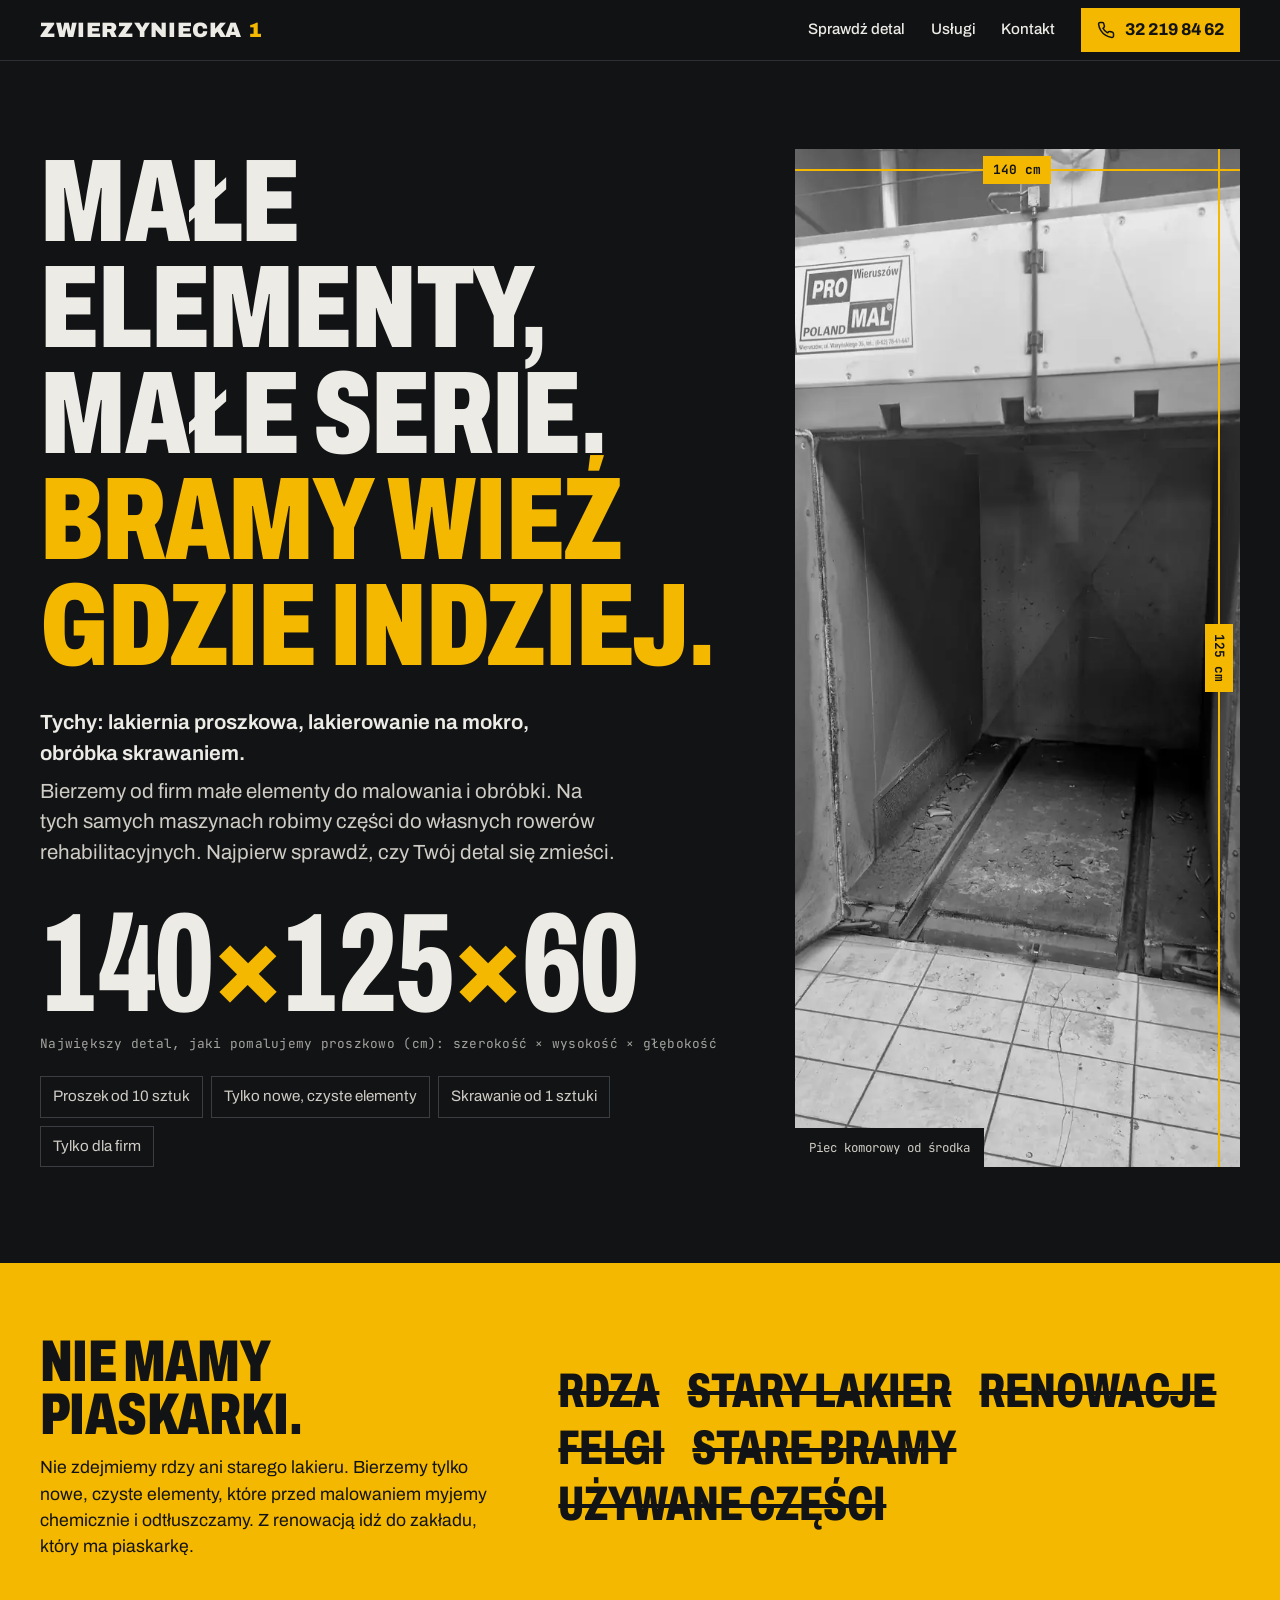
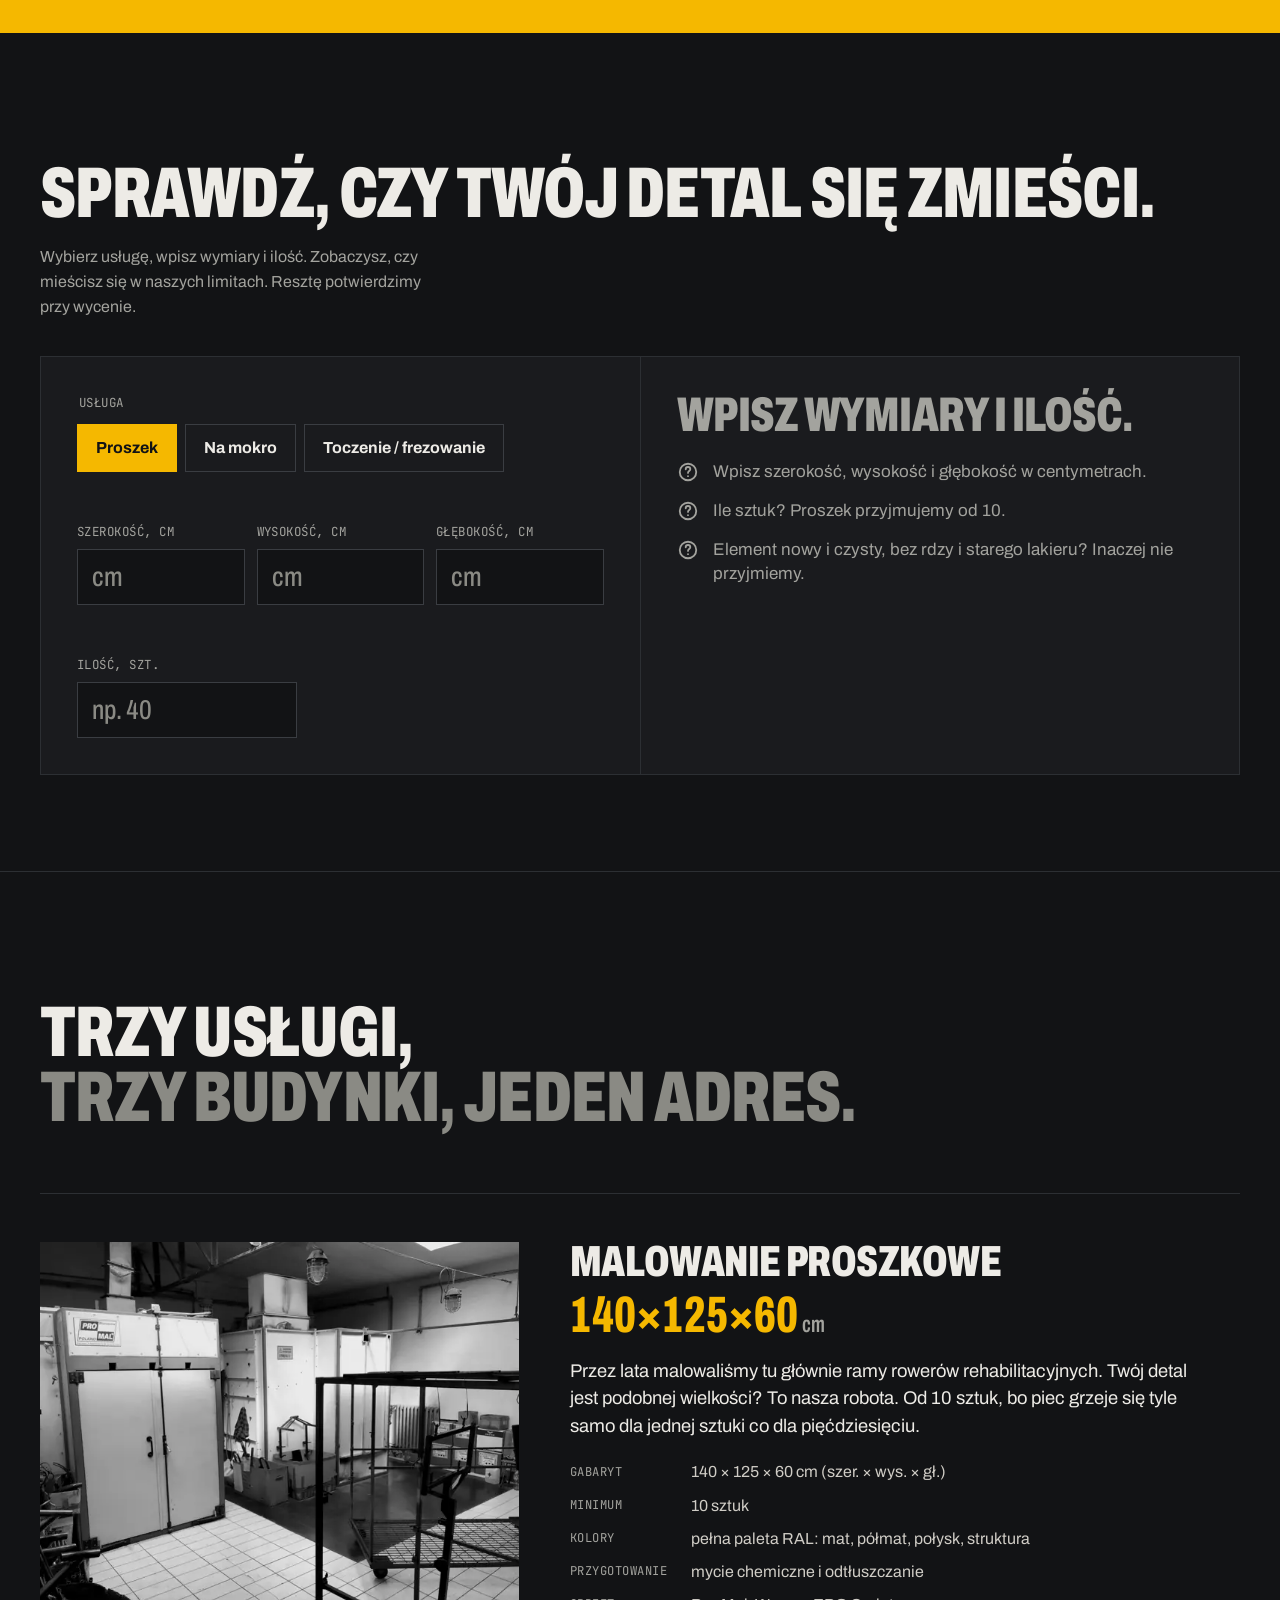
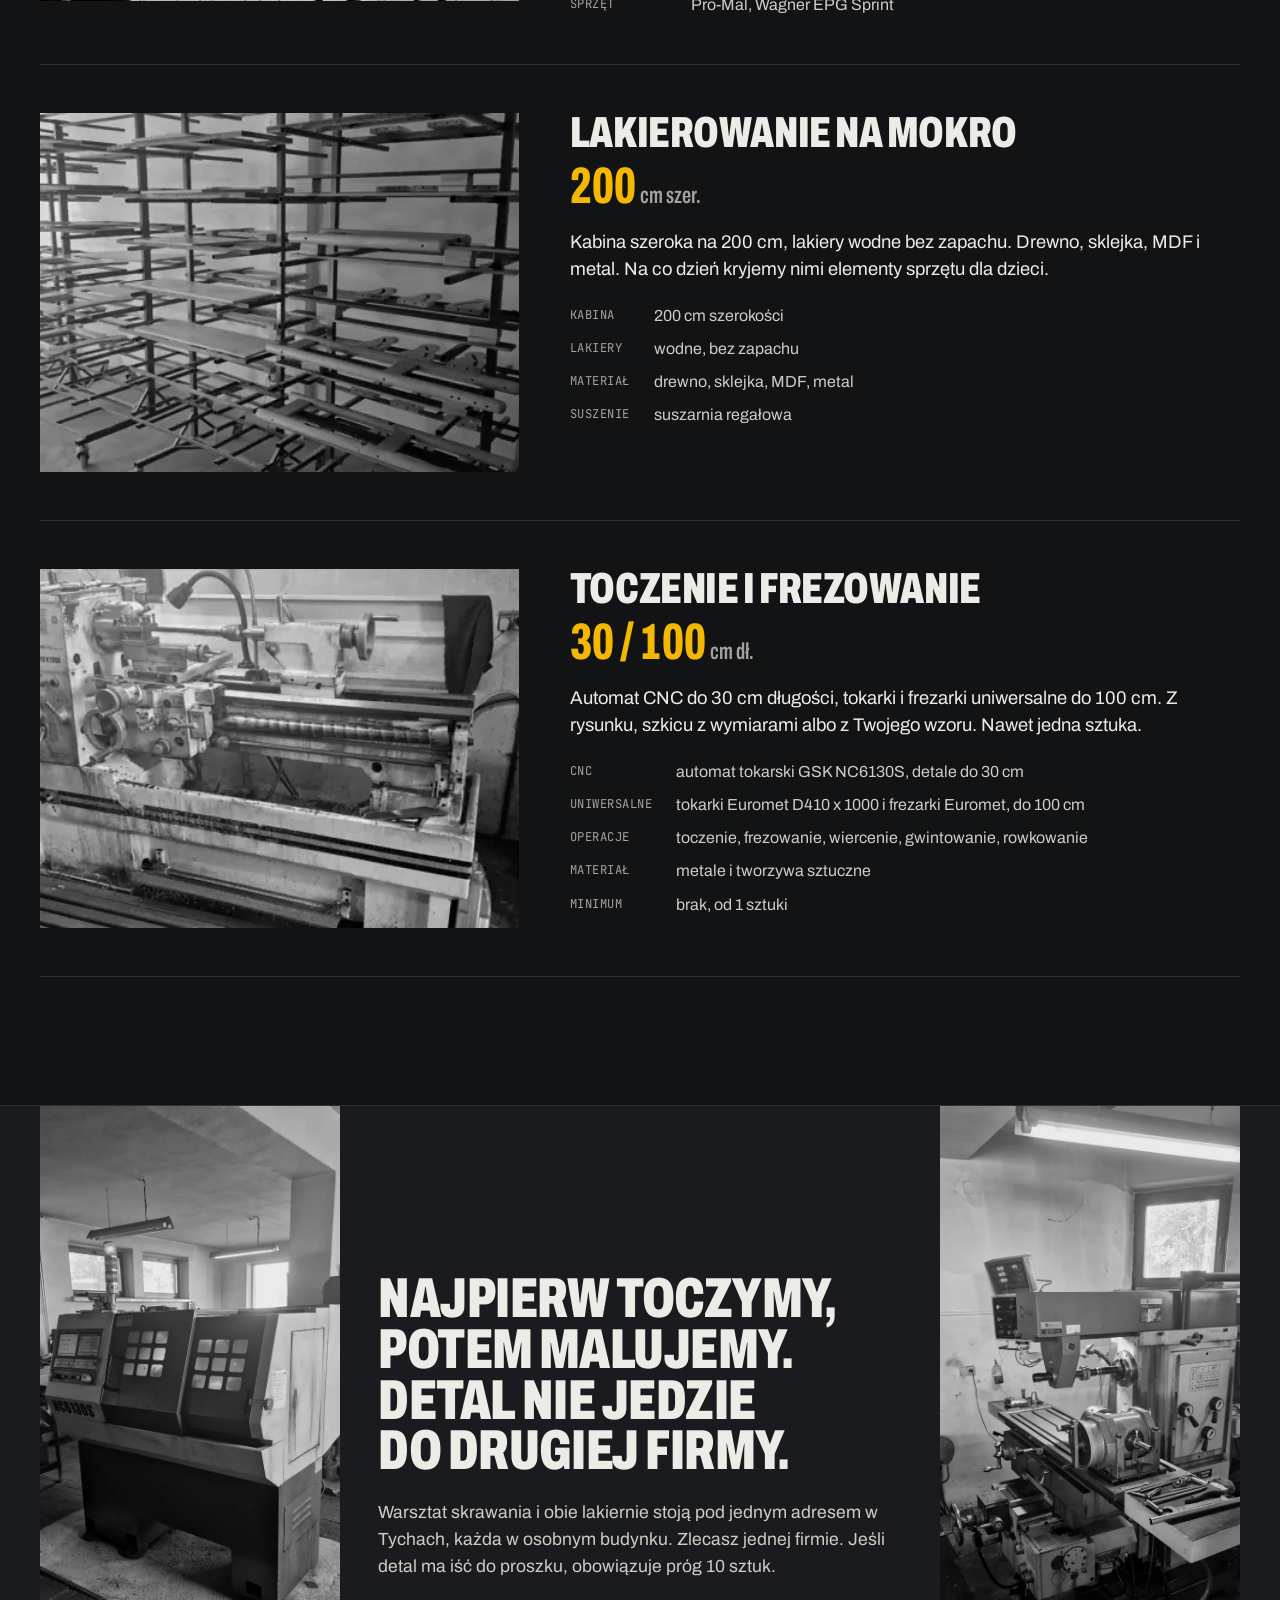
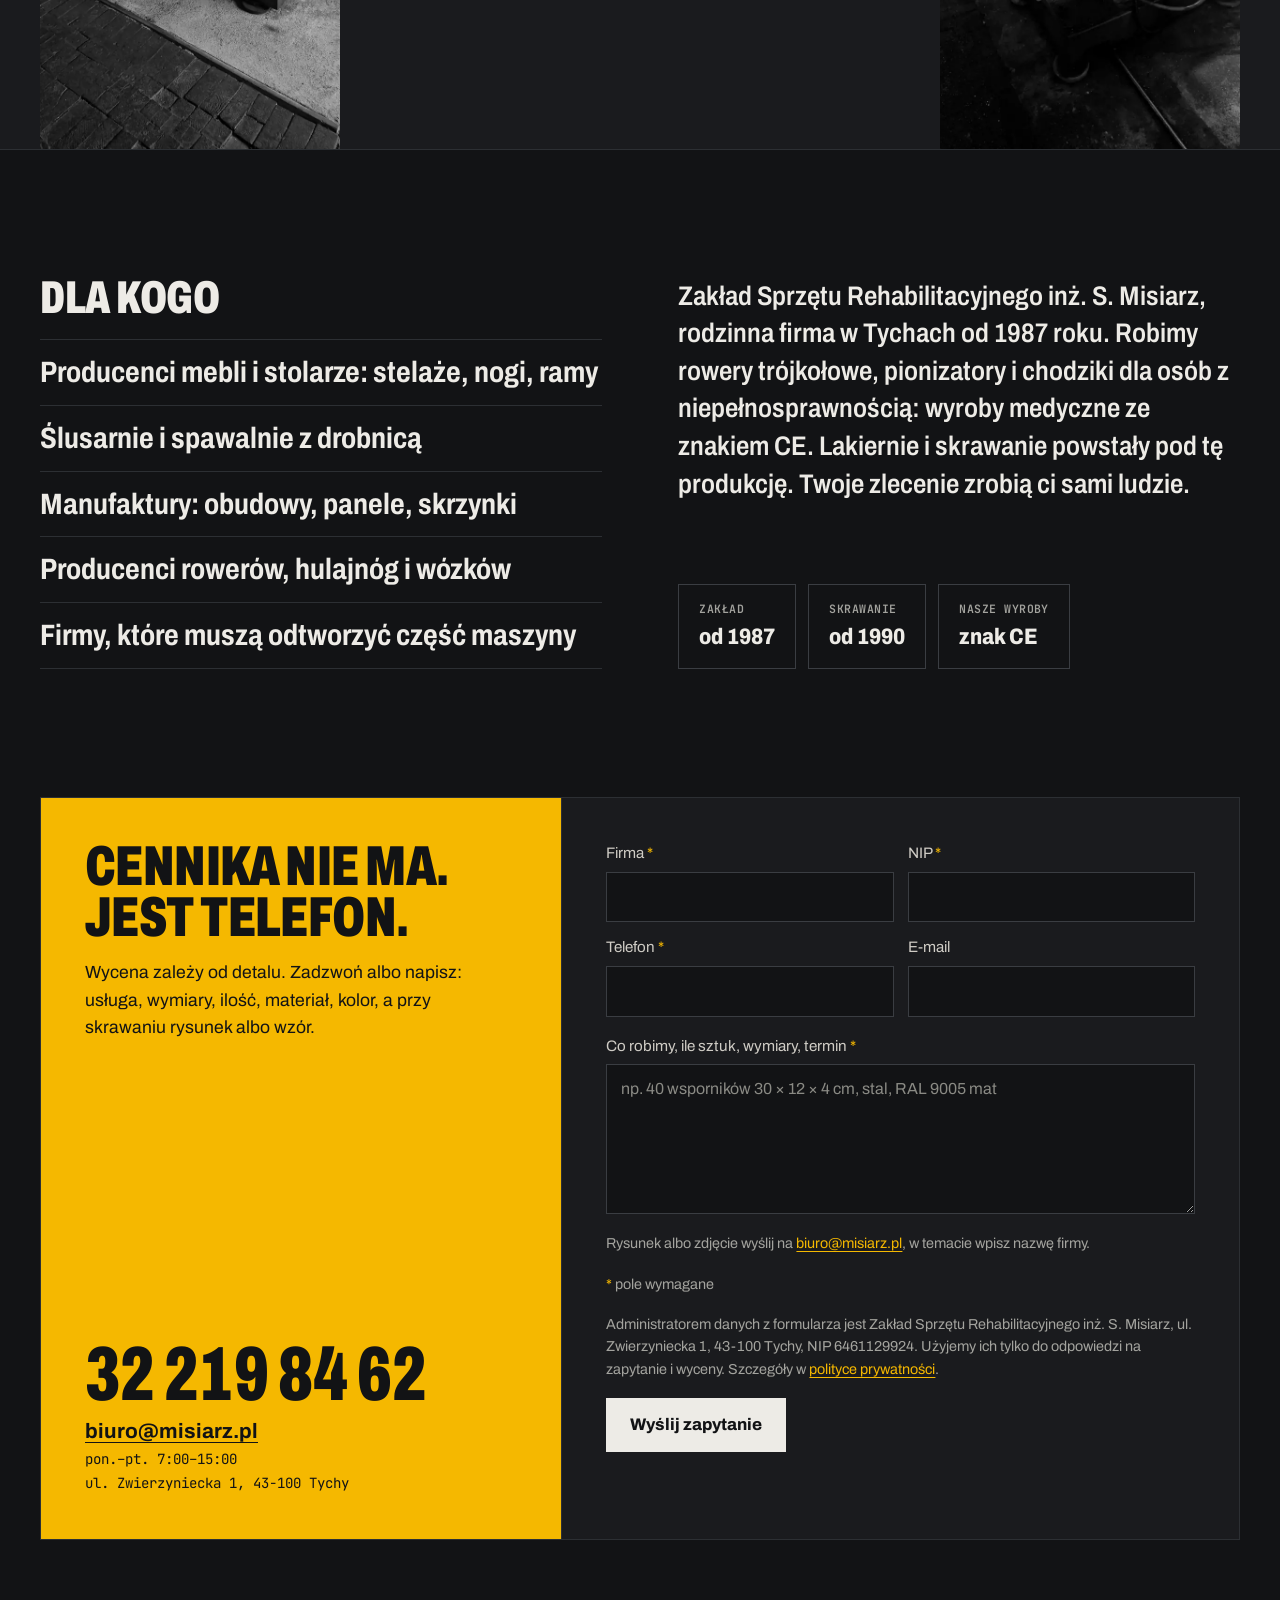
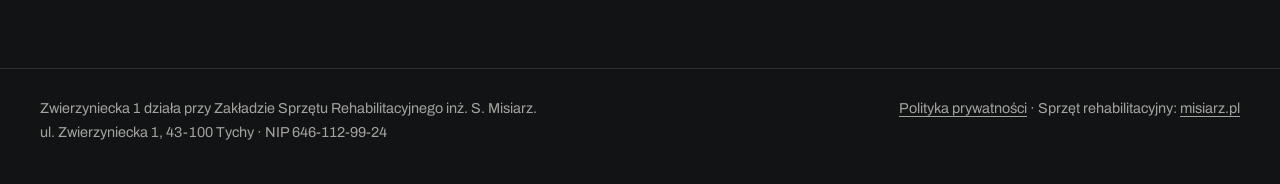
==== commit a44f0d5d: "Poprawki z audytu: formularz, RODO, dane firmy, dostępność, konfiguracja Vercel" ====
--- a/index.html
+++ b/index.html
@@ -25,8 +25,9 @@
 <link rel="apple-touch-icon" href="apple-touch-icon.png">
 
 <link rel="preload" href="fonts/archivo-latin.woff2" as="font" type="font/woff2" crossorigin>
-<link rel="preload" href="img/piec-640.webp" as="image" type="image/webp" imagesrcset="img/piec-640.webp 640w, img/piec-1280.webp 1280w" imagesizes="(max-width: 900px) 100vw, 38vw">
-<link rel="stylesheet" href="css/style.css">
+<link rel="preload" href="fonts/archivo-pl.woff2" as="font" type="font/woff2" crossorigin>
+<link rel="preload" href="img/piec-640.webp" as="image" type="image/webp" imagesrcset="img/piec-640.webp 640w, img/piec-1280.webp 1280w" imagesizes="38vw" media="(min-width: 901px)" fetchpriority="high">
+<link rel="stylesheet" href="css/style.css?v=3">
 
 <script type="application/ld+json">
 {
@@ -55,6 +56,9 @@
   "parentOrganization": {
     "@type": "Organization",
     "name": "Zakład Sprzętu Rehabilitacyjnego inż. S. Misiarz",
+    "legalName": "Zakład Sprzętu Rehabilitacyjnego inż. S. Misiarz",
+    "taxID": "6461129924",
+    "vatID": "PL6461129924",
     "url": "https://www.misiarz.pl/"
   },
   "hasOfferCatalog": {
@@ -94,7 +98,7 @@
         <p class="lead"><strong>Tychy: lakiernia proszkowa, lakierowanie na mokro, obróbka skrawaniem.</strong>Bierzemy od firm małe elementy do malowania i obróbki. Na tych samych maszynach robimy części do własnych rowerów rehabilitacyjnych. Najpierw sprawdź, czy Twój detal się zmieści.</p>
       </div>
       <div class="size">
-        <p class="size__num num" aria-label="140 na 125 na 60 centymetrów">140<i>×</i>125<i>×</i>60</p>
+        <p class="size__num num"><span aria-hidden="true">140<i>×</i>125<i>×</i>60</span><span class="sr">140 na 125 na 60 centymetrów</span></p>
         <p class="size__cap">Największy detal, jaki pomalujemy proszkowo (cm): szerokość × wysokość × głębokość</p>
         <ul class="tags">
           <li>Proszek od 10 sztuk</li>
@@ -105,7 +109,7 @@
       </div>
     </div>
     <figure class="oven">
-      <img src="img/piec-640.webp" srcset="img/piec-640.webp 640w, img/piec-1280.webp 1280w" sizes="(max-width: 900px) 100vw, 38vw" width="640" height="1370" alt="Wnętrze pieca komorowego do malowania proszkowego" fetchpriority="high" decoding="async">
+      <img src="img/piec-640.webp" srcset="img/piec-640.webp 640w, img/piec-1280.webp 1280w" sizes="(max-width: 900px) 100vw, 38vw" width="640" height="1370" alt="Wnętrze pieca komorowego do malowania proszkowego" decoding="async">
       <span class="oven__w" aria-hidden="true"></span>
       <span class="oven__tag oven__tag--w" aria-hidden="true">140 cm</span>
       <span class="oven__h" aria-hidden="true"></span>
@@ -155,7 +159,8 @@
         </div>
         <label class="field field--qty"><span class="lbl">Ilość, szt.</span><input class="inp" id="in-q" type="text" inputmode="numeric" autocomplete="off" placeholder="np. 40"></label>
       </form>
-      <div class="check__out" aria-live="polite">
+      <div class="check__out">
+        <p class="sr" id="check-live" aria-live="polite"></p>
         <p class="verdict display" id="verdict" data-state="empty">Wpisz wymiary i ilość.</p>
         <ul class="notes" id="notes"></ul>
         <a class="btn check__cta" id="check-cta" href="#kontakt" hidden>Wyślij zapytanie z tymi wymiarami</a>
@@ -214,7 +219,7 @@
         <dl class="specs">
           <dt>CNC</dt><dd>automat tokarski GSK NC6130S, detale do 30 cm</dd>
           <dt>Uniwersalne</dt><dd>tokarki Euromet D410 x 1000 i frezarki Euromet, do 100 cm</dd>
-          <dt>Operacje</dt><dd>toczenie, frezowanie, wiercenie, gwintowanie, rowkowanie, gięcie</dd>
+          <dt>Operacje</dt><dd>toczenie, frezowanie, wiercenie, gwintowanie, rowkowanie</dd>
           <dt>Materiał</dt><dd>metale i tworzywa sztuczne</dd>
           <dt>Minimum</dt><dd>brak, od 1 sztuki</dd>
         </dl>
@@ -270,7 +275,7 @@
         </div>
       </div>
 
-      <form class="form" id="inquiry" action="https://formspree.io/f/TWOJ_ID" method="post">
+      <form class="form" id="inquiry" action="mailto:biuro@misiarz.pl" method="post" enctype="text/plain">
         <div class="form__grid">
           <label class="ff"><span>Firma <em aria-hidden="true">*</em></span><input name="firma" required autocomplete="organization"></label>
           <label class="ff"><span>NIP <em aria-hidden="true">*</em></span><input name="nip" required inputmode="numeric" pattern="[0-9 \-]{10,13}" title="10 cyfr NIP"></label>
@@ -279,9 +284,10 @@
         </div>
         <label class="ff"><span>Co robimy, ile sztuk, wymiary, termin <em aria-hidden="true">*</em></span><textarea name="opis" id="opis" required rows="5" placeholder="np. 40 wsporników 30 × 12 × 4 cm, stal, RAL 9005 mat"></textarea></label>
         <p class="form__note">Rysunek albo zdjęcie wyślij na <a href="mailto:biuro@misiarz.pl">biuro@misiarz.pl</a>, w temacie wpisz nazwę firmy.</p>
-        <label class="consent"><input type="checkbox" name="zgoda_rodo" required><span>Zgadzam się na przetwarzanie podanych danych w celu odpowiedzi na zapytanie. Administratorem danych jest [NAZWA ADMINISTRATORA]. Szczegóły w <a href="polityka-prywatnosci.html">polityce prywatności</a>.</span></label>
+        <div class="hp" aria-hidden="true"><label>Zostaw to pole puste <input name="_gotcha" tabindex="-1" autocomplete="off"></label></div>
         <input type="hidden" name="_subject" value="Zapytanie ze strony zwierzyniecka1.pl">
-        <p class="form__note"><em style="color:var(--accent);font-style:normal">*</em> pole wymagane</p>
+        <p class="form__note"><em class="req">*</em> pole wymagane</p>
+        <p class="form__note">Administratorem danych z formularza jest Zakład Sprzętu Rehabilitacyjnego inż. S. Misiarz, ul. Zwierzyniecka 1, 43-100 Tychy, NIP 6461129924. Użyjemy ich tylko do odpowiedzi na zapytanie i wyceny. Szczegóły w <a href="polityka-prywatnosci.html">polityce prywatności</a>.</p>
         <button class="btn btn--light" type="submit">Wyślij zapytanie</button>
         <p class="form__status" id="form-status" role="status"></p>
       </form>
@@ -293,11 +299,11 @@
 
 <footer class="foot">
   <div class="wrap foot__in">
-    <p>Zwierzyniecka 1 działa przy Zakładzie Sprzętu Rehabilitacyjnego inż. S. Misiarz.<br>[NAZWA FIRMY] · NIP [NIP] · ul. Zwierzyniecka 1, 43-100 Tychy</p>
+    <p>Zwierzyniecka 1 działa przy Zakładzie Sprzętu Rehabilitacyjnego inż. S. Misiarz.<br>ul. Zwierzyniecka 1, 43-100 Tychy · NIP <span class="num">646-112-99-24</span></p>
     <p><a href="polityka-prywatnosci.html">Polityka prywatności</a> · Sprzęt rehabilitacyjny: <a href="https://www.misiarz.pl">misiarz.pl</a></p>
   </div>
 </footer>
 
-<script src="js/app.js" defer></script>
+<script src="js/app.js?v=3" defer></script>
 </body>
 </html>
--- a/css/style.css
+++ b/css/style.css
@@ -38,6 +38,7 @@
   --line: #2c2f33;
   --line-strong: #3a3d42;
   --text: #edebe6;
+  --text-strong: #ffffff;
   --text-2: #cfccc5;
   --muted: #a3a39e;
   --dim: #8a8a84;
@@ -64,6 +65,9 @@
   scroll-padding-top: calc(var(--header-h) + 16px);
   -webkit-text-size-adjust: 100%;
   scrollbar-color: var(--line-strong) var(--bg);
+}
+@media (prefers-reduced-motion: reduce) {
+  html { scroll-behavior: auto; }
 }
 
 body {
@@ -87,6 +91,12 @@
 
 :focus-visible { outline: 2px solid var(--accent); outline-offset: 3px; }
 
+.sr {
+  position: absolute; width: 1px; height: 1px; padding: 0; margin: -1px;
+  overflow: hidden; clip: rect(0 0 0 0); clip-path: inset(50%); white-space: nowrap; border: 0;
+}
+.hp { position: absolute; left: -9999px; width: 1px; height: 1px; overflow: hidden; }
+
 h1, h2, h3 { margin: 0; text-wrap: balance; }
 p { margin: 0; text-wrap: pretty; }
 
@@ -125,8 +135,8 @@
 .logo {
   color: var(--text); text-decoration: none;
   font-weight: 900; font-size: 1.3rem; letter-spacing: .03em;
-  display: inline-flex; align-items: baseline; gap: .3em;
-  min-height: 44px; align-items: center;
+  display: inline-flex; align-items: center; gap: .3em;
+  min-height: 44px;
 }
 .logo b { color: var(--accent); font-weight: 900; }
 .logo:hover { color: var(--text); }
@@ -273,7 +283,7 @@
 }
 .btn:hover { background: var(--accent-hover); color: var(--on-accent); }
 .btn--light { background: var(--text); }
-.btn--light:hover { background: #fff; }
+.btn--light:hover { background: var(--text-strong); }
 .check__cta[hidden] { display: none; }
 .check__cta { align-self: flex-start; }
 
@@ -335,6 +345,7 @@
 .contact__call h2 { font-size: clamp(2.4rem, 4.4vw, 4rem); margin-bottom: 16px; }
 .contact__call p { font-size: 1.1rem; max-width: 26rem; }
 .contact__call a { color: var(--on-accent); }
+.contact__call :focus-visible { outline-color: var(--on-accent); }
 .bigtel { font-stretch: 66%; font-weight: 850; font-size: clamp(2.8rem, 6vw, 5rem); line-height: .9; text-decoration: none; display: inline-block; padding-block: 6px; }
 .bigtel:hover { color: var(--on-accent); text-decoration: underline; text-decoration-thickness: 3px; }
 .contact__mail { font-weight: 700; font-size: 1.3rem; }
@@ -354,9 +365,8 @@
 .ff input:focus, .ff textarea:focus { outline: 2px solid var(--accent); outline-offset: 2px; border-color: var(--accent); }
 .ff input::placeholder, .ff textarea::placeholder { color: var(--dim); }
 .ff input:user-invalid, .ff textarea:user-invalid { border-color: var(--bad); }
-.consent { display: grid; grid-template-columns: 24px minmax(0, 1fr); gap: 12px; align-items: start; font-size: .88rem; line-height: 1.5; color: var(--muted); }
-.consent input { width: 22px; height: 22px; margin: 1px 0 0; accent-color: var(--accent); }
 .form__note { font-size: .9rem; color: var(--muted); }
+.form__note .req { color: var(--accent); font-style: normal; }
 .form__status { font-weight: 650; min-height: 1.5em; }
 .form__status[data-state="ok"] { color: var(--accent); }
 .form__status[data-state="err"] { color: var(--bad); }
@@ -376,6 +386,7 @@
 .doc p, .doc li { color: var(--text-2); }
 .doc ul { padding-left: 1.2em; }
 .doc li + li { margin-top: 6px; }
+.doc__back { margin-top: 40px; }
 
 @media print {
   .bar, .check, .form, .oven { display: none; }
